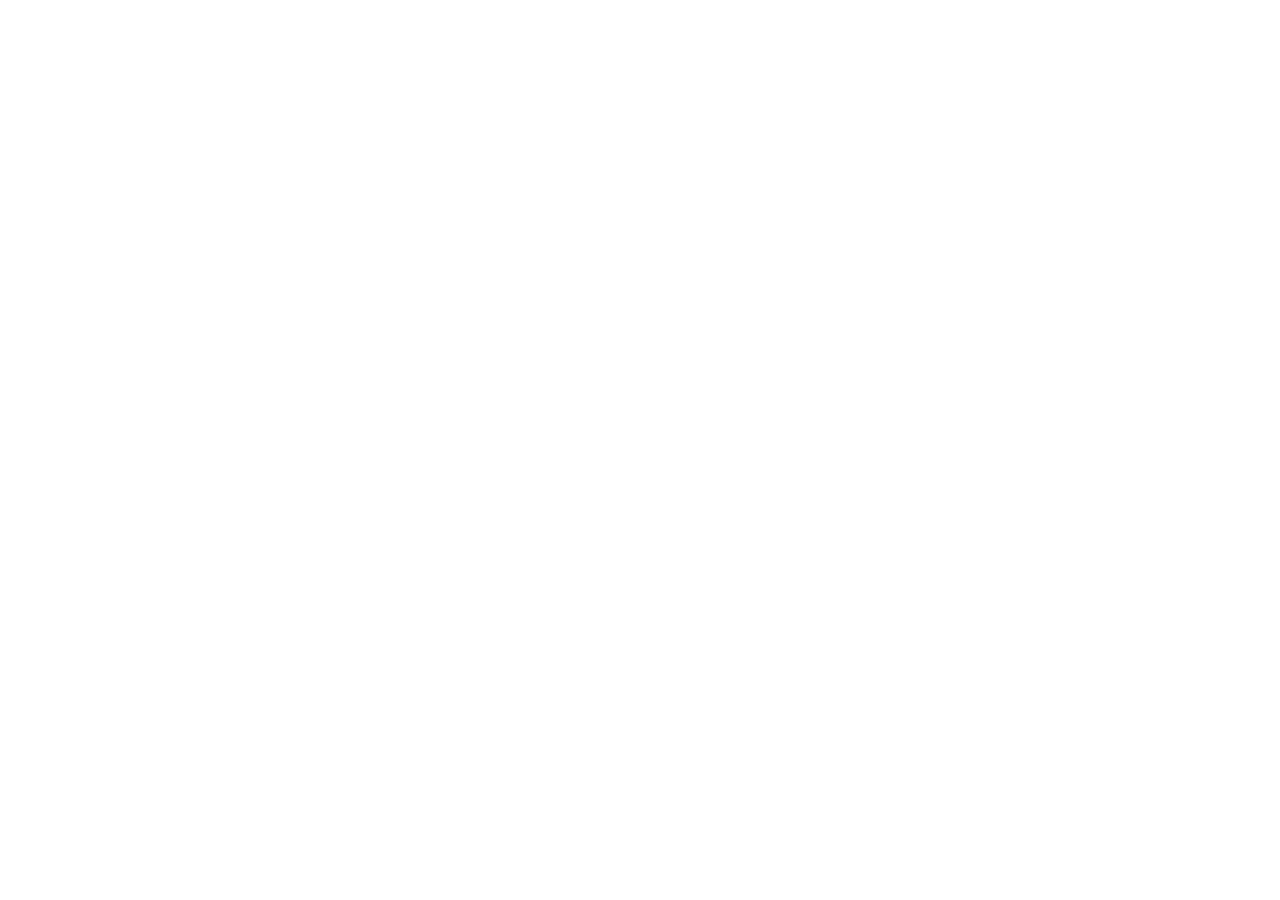
==== index.html @ 1e43bd91 "Create index.html" ====
<!DOCTYPE html>
<html lang="th">
<head>
    <meta charset="UTF-8">
    <meta name="viewport" content="width=device-width, initial-scale=1.0">

    <title>HealthCiety - Privacy Policy</title>

    <meta http-equiv="refresh"
          content="0; url=https://erp.igenco.co.th/HealthCiety/privacy.html">

    <link rel="canonical"
          href="https://erp.igenco.co.th/HealthCiety/privacy.html">
</head>
<body>
    <p>กำลังนำคุณไปยังนโยบายความเป็นส่วนตัวของ HealthCiety...</p>

    <p>
        <a href="https://erp.igenco.co.th/HealthCiety/privacy.html">
            คลิกที่นี่ หากระบบไม่เปลี่ยนหน้าอัตโนมัติ
        </a>
    </p>
</body>
</html>
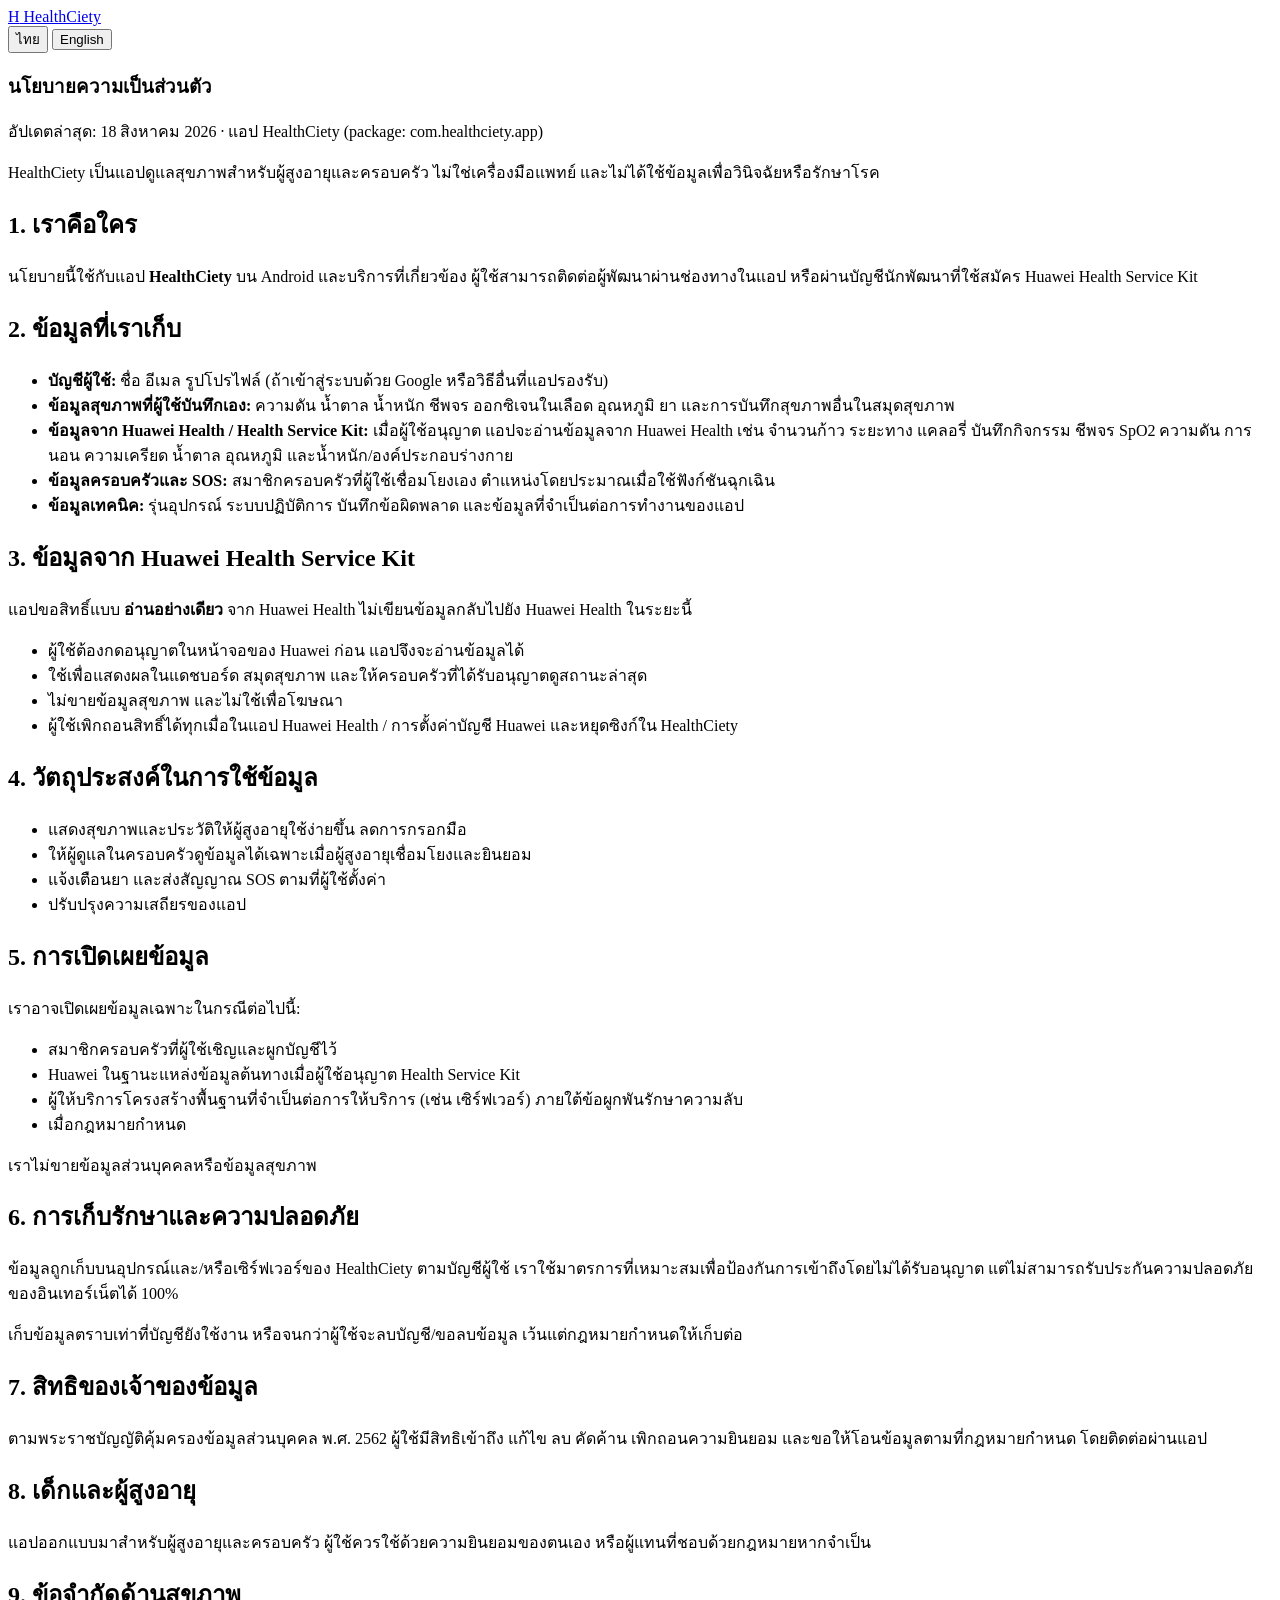
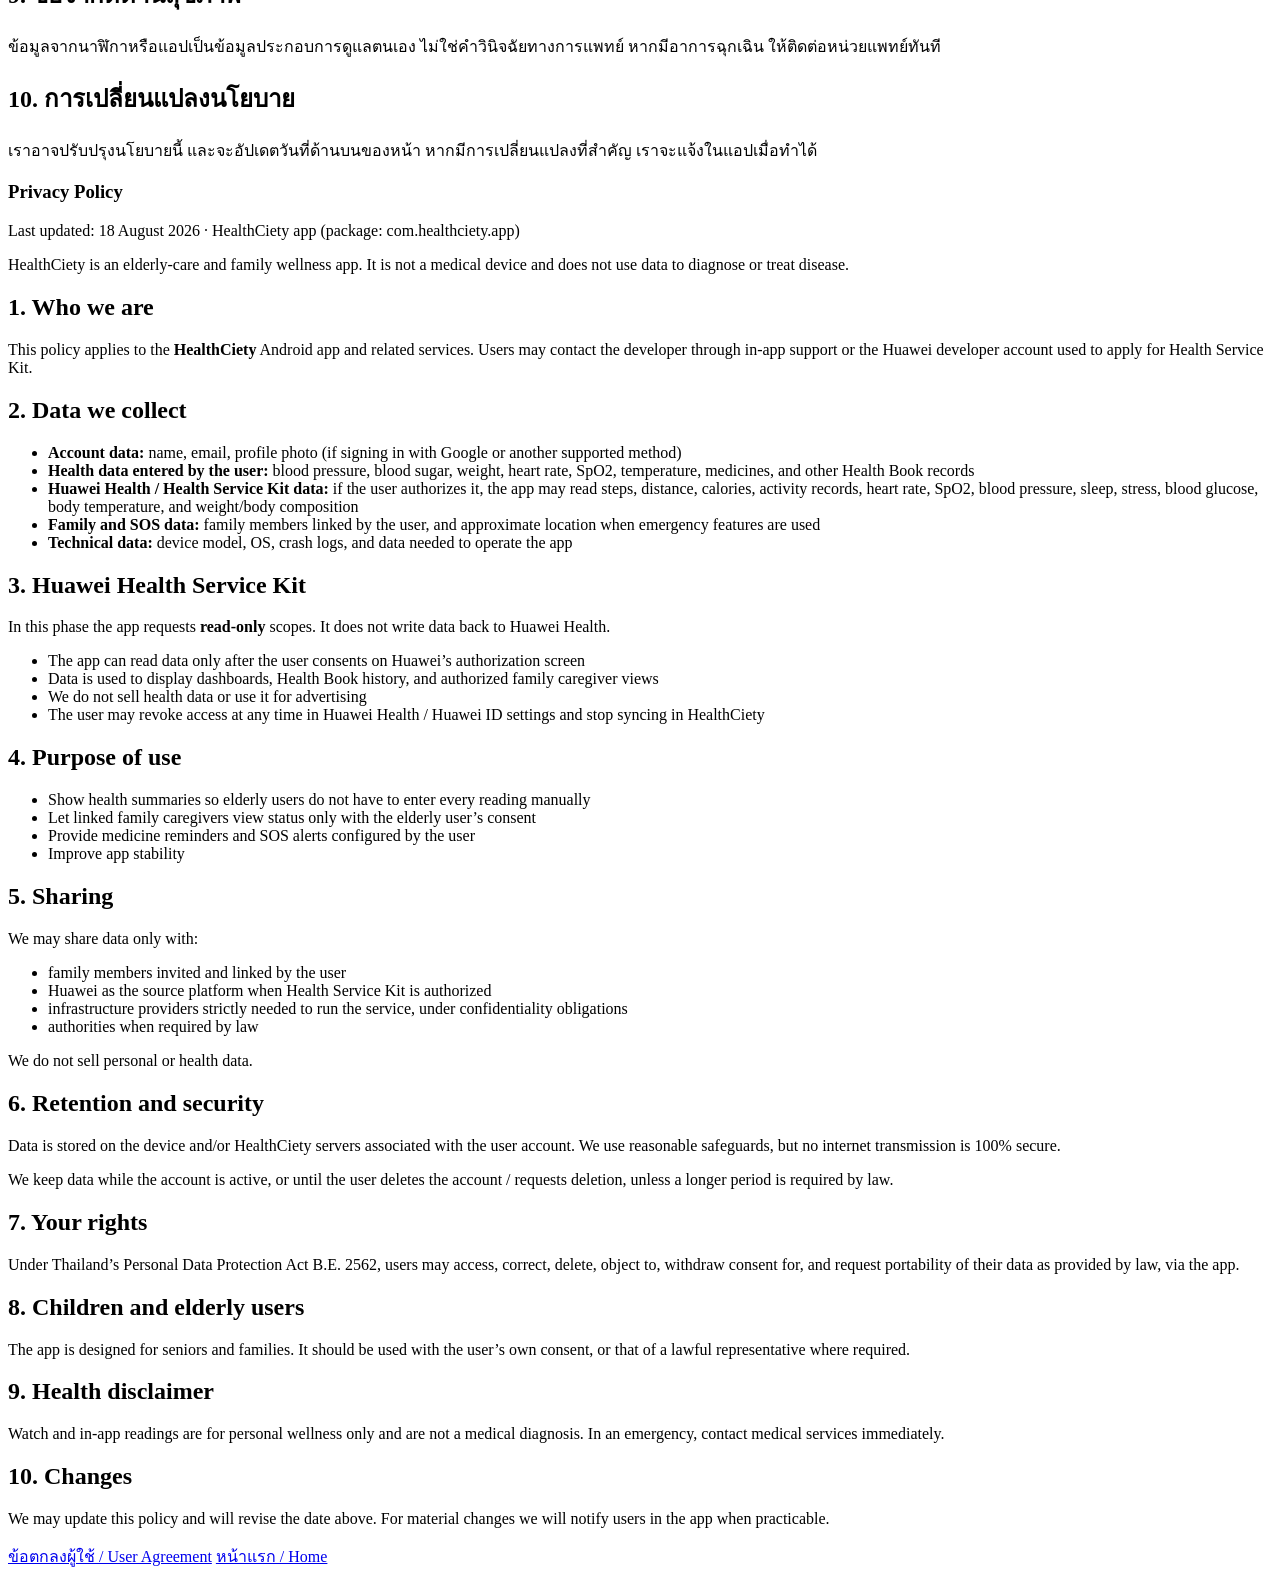
==== commit 7b9aa9ce: "Update index.html" ====
--- a/index.html
+++ b/index.html
@@ -1,25 +1,154 @@
-
 <!DOCTYPE html>
 <html lang="th">
 <head>
-    <meta charset="UTF-8">
-    <meta name="viewport" content="width=device-width, initial-scale=1.0">
-
-    <title>HealthCiety - Privacy Policy</title>
-
-    <meta http-equiv="refresh"
-          content="0; url=https://erp.igenco.co.th/HealthCiety/privacy.html">
-
-    <link rel="canonical"
-          href="https://erp.igenco.co.th/HealthCiety/privacy.html">
+  <meta charset="UTF-8">
+  <meta name="viewport" content="width=device-width, initial-scale=1">
+  <title>Privacy Policy | HealthCiety</title>
+  <link rel="stylesheet" href="styles.css">
+  <link rel="preconnect" href="https://fonts.googleapis.com">
+  <link rel="stylesheet" href="https://fonts.googleapis.com/css2?family=Sarabun:wght@400;600;700&display=swap">
 </head>
 <body>
-    <p>กำลังนำคุณไปยังนโยบายความเป็นส่วนตัวของ HealthCiety...</p>
+  <div class="wrap">
+    <div class="top">
+      <a class="brand" href="index.html"><span class="logo">H</span> HealthCiety</a>
+      <div class="lang">
+        <button type="button" data-lang="th" class="active">ไทย</button>
+        <button type="button" data-lang="en">English</button>
+      </div>
+    </div>
 
-    <p>
-        <a href="https://erp.igenco.co.th/HealthCiety/privacy.html">
-            คลิกที่นี่ หากระบบไม่เปลี่ยนหน้าอัตโนมัติ
-        </a>
-    </p>
+    <article class="card">
+      <section data-i18n="th">
+        <h1>นโยบายความเป็นส่วนตัว</h1>
+        <p class="meta">อัปเดตล่าสุด: 18 สิงหาคม 2026 · แอป HealthCiety (package: com.healthciety.app)</p>
+
+        <p class="note">HealthCiety เป็นแอปดูแลสุขภาพสำหรับผู้สูงอายุและครอบครัว ไม่ใช่เครื่องมือแพทย์ และไม่ได้ใช้ข้อมูลเพื่อวินิจฉัยหรือรักษาโรค</p>
+
+        <h2>1. เราคือใคร</h2>
+        <p>นโยบายนี้ใช้กับแอป <strong>HealthCiety</strong> บน Android และบริการที่เกี่ยวข้อง ผู้ใช้สามารถติดต่อผู้พัฒนาผ่านช่องทางในแอป หรือผ่านบัญชีนักพัฒนาที่ใช้สมัคร Huawei Health Service Kit</p>
+
+        <h2>2. ข้อมูลที่เราเก็บ</h2>
+        <ul>
+          <li><strong>บัญชีผู้ใช้:</strong> ชื่อ อีเมล รูปโปรไฟล์ (ถ้าเข้าสู่ระบบด้วย Google หรือวิธีอื่นที่แอปรองรับ)</li>
+          <li><strong>ข้อมูลสุขภาพที่ผู้ใช้บันทึกเอง:</strong> ความดัน น้ำตาล น้ำหนัก ชีพจร ออกซิเจนในเลือด อุณหภูมิ ยา และการบันทึกสุขภาพอื่นในสมุดสุขภาพ</li>
+          <li><strong>ข้อมูลจาก Huawei Health / Health Service Kit:</strong> เมื่อผู้ใช้อนุญาต แอปจะอ่านข้อมูลจาก Huawei Health เช่น จำนวนก้าว ระยะทาง แคลอรี่ บันทึกกิจกรรม ชีพจร SpO2 ความดัน การนอน ความเครียด น้ำตาล อุณหภูมิ และน้ำหนัก/องค์ประกอบร่างกาย</li>
+          <li><strong>ข้อมูลครอบครัวและ SOS:</strong> สมาชิกครอบครัวที่ผู้ใช้เชื่อมโยงเอง ตำแหน่งโดยประมาณเมื่อใช้ฟังก์ชันฉุกเฉิน</li>
+          <li><strong>ข้อมูลเทคนิค:</strong> รุ่นอุปกรณ์ ระบบปฏิบัติการ บันทึกข้อผิดพลาด และข้อมูลที่จำเป็นต่อการทำงานของแอป</li>
+        </ul>
+
+        <h2>3. ข้อมูลจาก Huawei Health Service Kit</h2>
+        <p>แอปขอสิทธิ์แบบ <strong>อ่านอย่างเดียว</strong> จาก Huawei Health ไม่เขียนข้อมูลกลับไปยัง Huawei Health ในระยะนี้</p>
+        <ul>
+          <li>ผู้ใช้ต้องกดอนุญาตในหน้าจอของ Huawei ก่อน แอปจึงจะอ่านข้อมูลได้</li>
+          <li>ใช้เพื่อแสดงผลในแดชบอร์ด สมุดสุขภาพ และให้ครอบครัวที่ได้รับอนุญาตดูสถานะล่าสุด</li>
+          <li>ไม่ขายข้อมูลสุขภาพ และไม่ใช้เพื่อโฆษณา</li>
+          <li>ผู้ใช้เพิกถอนสิทธิ์ได้ทุกเมื่อในแอป Huawei Health / การตั้งค่าบัญชี Huawei และหยุดซิงก์ใน HealthCiety</li>
+        </ul>
+
+        <h2>4. วัตถุประสงค์ในการใช้ข้อมูล</h2>
+        <ul>
+          <li>แสดงสุขภาพและประวัติให้ผู้สูงอายุใช้ง่ายขึ้น ลดการกรอกมือ</li>
+          <li>ให้ผู้ดูแลในครอบครัวดูข้อมูลได้เฉพาะเมื่อผู้สูงอายุเชื่อมโยงและยินยอม</li>
+          <li>แจ้งเตือนยา และส่งสัญญาณ SOS ตามที่ผู้ใช้ตั้งค่า</li>
+          <li>ปรับปรุงความเสถียรของแอป</li>
+        </ul>
+
+        <h2>5. การเปิดเผยข้อมูล</h2>
+        <p>เราอาจเปิดเผยข้อมูลเฉพาะในกรณีต่อไปนี้:</p>
+        <ul>
+          <li>สมาชิกครอบครัวที่ผู้ใช้เชิญและผูกบัญชีไว้</li>
+          <li>Huawei ในฐานะแหล่งข้อมูลต้นทางเมื่อผู้ใช้อนุญาต Health Service Kit</li>
+          <li>ผู้ให้บริการโครงสร้างพื้นฐานที่จำเป็นต่อการให้บริการ (เช่น เซิร์ฟเวอร์) ภายใต้ข้อผูกพันรักษาความลับ</li>
+          <li>เมื่อกฎหมายกำหนด</li>
+        </ul>
+        <p>เราไม่ขายข้อมูลส่วนบุคคลหรือข้อมูลสุขภาพ</p>
+
+        <h2>6. การเก็บรักษาและความปลอดภัย</h2>
+        <p>ข้อมูลถูกเก็บบนอุปกรณ์และ/หรือเซิร์ฟเวอร์ของ HealthCiety ตามบัญชีผู้ใช้ เราใช้มาตรการที่เหมาะสมเพื่อป้องกันการเข้าถึงโดยไม่ได้รับอนุญาต แต่ไม่สามารถรับประกันความปลอดภัยของอินเทอร์เน็ตได้ 100%</p>
+        <p>เก็บข้อมูลตราบเท่าที่บัญชียังใช้งาน หรือจนกว่าผู้ใช้จะลบบัญชี/ขอลบข้อมูล เว้นแต่กฎหมายกำหนดให้เก็บต่อ</p>
+
+        <h2>7. สิทธิของเจ้าของข้อมูล</h2>
+        <p>ตามพระราชบัญญัติคุ้มครองข้อมูลส่วนบุคคล พ.ศ. 2562 ผู้ใช้มีสิทธิเข้าถึง แก้ไข ลบ คัดค้าน เพิกถอนความยินยอม และขอให้โอนข้อมูลตามที่กฎหมายกำหนด โดยติดต่อผ่านแอป</p>
+
+        <h2>8. เด็กและผู้สูงอายุ</h2>
+        <p>แอปออกแบบมาสำหรับผู้สูงอายุและครอบครัว ผู้ใช้ควรใช้ด้วยความยินยอมของตนเอง หรือผู้แทนที่ชอบด้วยกฎหมายหากจำเป็น</p>
+
+        <h2>9. ข้อจำกัดด้านสุขภาพ</h2>
+        <p>ข้อมูลจากนาฬิกาหรือแอปเป็นข้อมูลประกอบการดูแลตนเอง ไม่ใช่คำวินิจฉัยทางการแพทย์ หากมีอาการฉุกเฉิน ให้ติดต่อหน่วยแพทย์ทันที</p>
+
+        <h2>10. การเปลี่ยนแปลงนโยบาย</h2>
+        <p>เราอาจปรับปรุงนโยบายนี้ และจะอัปเดตวันที่ด้านบนของหน้า หากมีการเปลี่ยนแปลงที่สำคัญ เราจะแจ้งในแอปเมื่อทำได้</p>
+      </section>
+
+      <section data-i18n="en" class="hidden">
+        <h1>Privacy Policy</h1>
+        <p class="meta">Last updated: 18 August 2026 · HealthCiety app (package: com.healthciety.app)</p>
+
+        <p class="note">HealthCiety is an elderly-care and family wellness app. It is not a medical device and does not use data to diagnose or treat disease.</p>
+
+        <h2>1. Who we are</h2>
+        <p>This policy applies to the <strong>HealthCiety</strong> Android app and related services. Users may contact the developer through in-app support or the Huawei developer account used to apply for Health Service Kit.</p>
+
+        <h2>2. Data we collect</h2>
+        <ul>
+          <li><strong>Account data:</strong> name, email, profile photo (if signing in with Google or another supported method)</li>
+          <li><strong>Health data entered by the user:</strong> blood pressure, blood sugar, weight, heart rate, SpO2, temperature, medicines, and other Health Book records</li>
+          <li><strong>Huawei Health / Health Service Kit data:</strong> if the user authorizes it, the app may read steps, distance, calories, activity records, heart rate, SpO2, blood pressure, sleep, stress, blood glucose, body temperature, and weight/body composition</li>
+          <li><strong>Family and SOS data:</strong> family members linked by the user, and approximate location when emergency features are used</li>
+          <li><strong>Technical data:</strong> device model, OS, crash logs, and data needed to operate the app</li>
+        </ul>
+
+        <h2>3. Huawei Health Service Kit</h2>
+        <p>In this phase the app requests <strong>read-only</strong> scopes. It does not write data back to Huawei Health.</p>
+        <ul>
+          <li>The app can read data only after the user consents on Huawei’s authorization screen</li>
+          <li>Data is used to display dashboards, Health Book history, and authorized family caregiver views</li>
+          <li>We do not sell health data or use it for advertising</li>
+          <li>The user may revoke access at any time in Huawei Health / Huawei ID settings and stop syncing in HealthCiety</li>
+        </ul>
+
+        <h2>4. Purpose of use</h2>
+        <ul>
+          <li>Show health summaries so elderly users do not have to enter every reading manually</li>
+          <li>Let linked family caregivers view status only with the elderly user’s consent</li>
+          <li>Provide medicine reminders and SOS alerts configured by the user</li>
+          <li>Improve app stability</li>
+        </ul>
+
+        <h2>5. Sharing</h2>
+        <p>We may share data only with:</p>
+        <ul>
+          <li>family members invited and linked by the user</li>
+          <li>Huawei as the source platform when Health Service Kit is authorized</li>
+          <li>infrastructure providers strictly needed to run the service, under confidentiality obligations</li>
+          <li>authorities when required by law</li>
+        </ul>
+        <p>We do not sell personal or health data.</p>
+
+        <h2>6. Retention and security</h2>
+        <p>Data is stored on the device and/or HealthCiety servers associated with the user account. We use reasonable safeguards, but no internet transmission is 100% secure.</p>
+        <p>We keep data while the account is active, or until the user deletes the account / requests deletion, unless a longer period is required by law.</p>
+
+        <h2>7. Your rights</h2>
+        <p>Under Thailand’s Personal Data Protection Act B.E. 2562, users may access, correct, delete, object to, withdraw consent for, and request portability of their data as provided by law, via the app.</p>
+
+        <h2>8. Children and elderly users</h2>
+        <p>The app is designed for seniors and families. It should be used with the user’s own consent, or that of a lawful representative where required.</p>
+
+        <h2>9. Health disclaimer</h2>
+        <p>Watch and in-app readings are for personal wellness only and are not a medical diagnosis. In an emergency, contact medical services immediately.</p>
+
+        <h2>10. Changes</h2>
+        <p>We may update this policy and will revise the date above. For material changes we will notify users in the app when practicable.</p>
+      </section>
+
+      <nav class="links">
+        <a href="terms.html">ข้อตกลงผู้ใช้ / User Agreement</a>
+        <a href="index.html">หน้าแรก / Home</a>
+      </nav>
+    </article>
+  </div>
+  <script src="lang.js"></script>
 </body>
 </html>
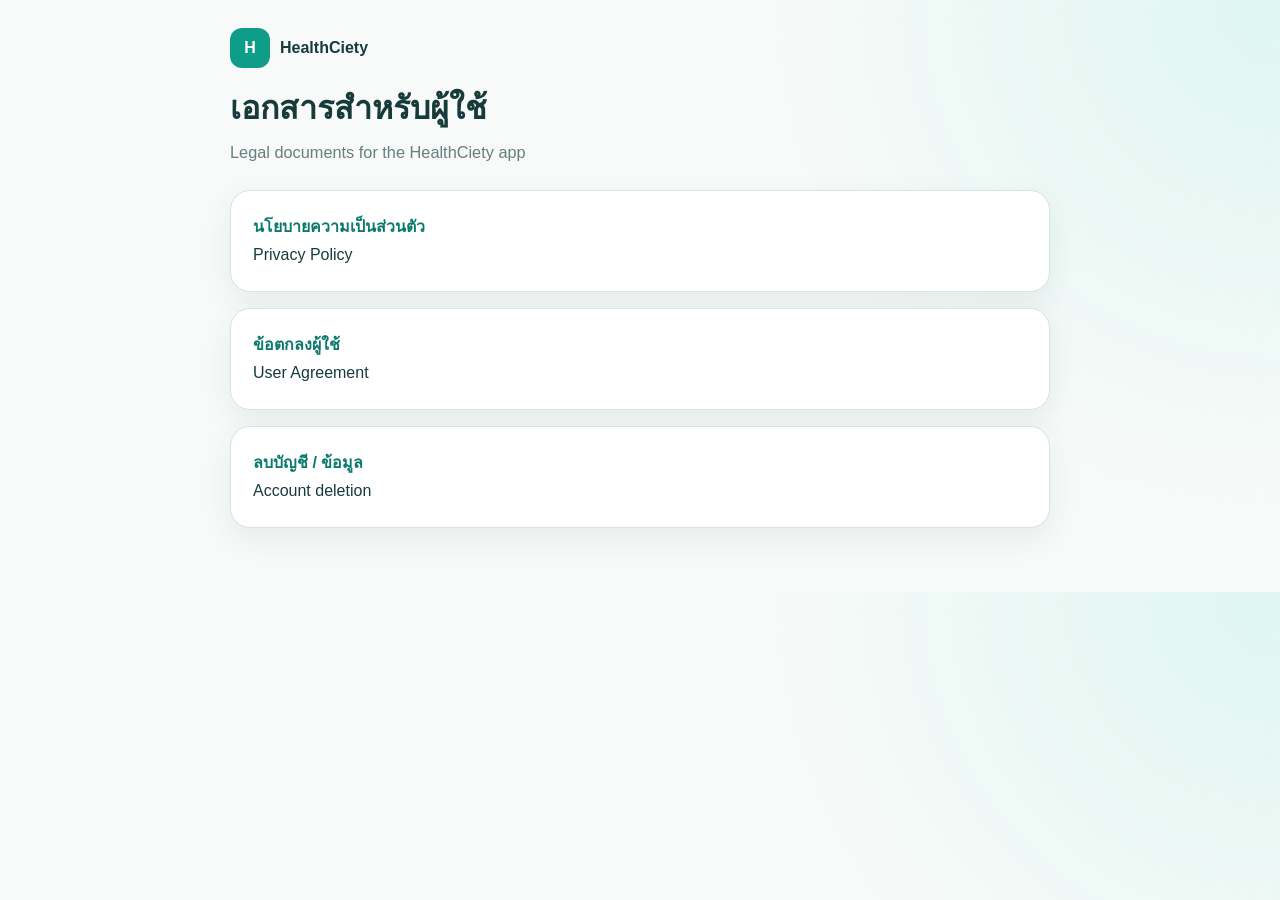
==== commit 69886998: "Add files via upload" ====
--- a/index.html
+++ b/index.html
@@ -1,154 +1,34 @@
-<!DOCTYPE html>
-<html lang="th">
-<head>
-  <meta charset="UTF-8">
-  <meta name="viewport" content="width=device-width, initial-scale=1">
-  <title>Privacy Policy | HealthCiety</title>
-  <link rel="stylesheet" href="styles.css">
-  <link rel="preconnect" href="https://fonts.googleapis.com">
-  <link rel="stylesheet" href="https://fonts.googleapis.com/css2?family=Sarabun:wght@400;600;700&display=swap">
-</head>
-<body>
-  <div class="wrap">
-    <div class="top">
-      <a class="brand" href="index.html"><span class="logo">H</span> HealthCiety</a>
-      <div class="lang">
-        <button type="button" data-lang="th" class="active">ไทย</button>
-        <button type="button" data-lang="en">English</button>
-      </div>
-    </div>
-
-    <article class="card">
-      <section data-i18n="th">
-        <h1>นโยบายความเป็นส่วนตัว</h1>
-        <p class="meta">อัปเดตล่าสุด: 18 สิงหาคม 2026 · แอป HealthCiety (package: com.healthciety.app)</p>
-
-        <p class="note">HealthCiety เป็นแอปดูแลสุขภาพสำหรับผู้สูงอายุและครอบครัว ไม่ใช่เครื่องมือแพทย์ และไม่ได้ใช้ข้อมูลเพื่อวินิจฉัยหรือรักษาโรค</p>
-
-        <h2>1. เราคือใคร</h2>
-        <p>นโยบายนี้ใช้กับแอป <strong>HealthCiety</strong> บน Android และบริการที่เกี่ยวข้อง ผู้ใช้สามารถติดต่อผู้พัฒนาผ่านช่องทางในแอป หรือผ่านบัญชีนักพัฒนาที่ใช้สมัคร Huawei Health Service Kit</p>
-
-        <h2>2. ข้อมูลที่เราเก็บ</h2>
-        <ul>
-          <li><strong>บัญชีผู้ใช้:</strong> ชื่อ อีเมล รูปโปรไฟล์ (ถ้าเข้าสู่ระบบด้วย Google หรือวิธีอื่นที่แอปรองรับ)</li>
-          <li><strong>ข้อมูลสุขภาพที่ผู้ใช้บันทึกเอง:</strong> ความดัน น้ำตาล น้ำหนัก ชีพจร ออกซิเจนในเลือด อุณหภูมิ ยา และการบันทึกสุขภาพอื่นในสมุดสุขภาพ</li>
-          <li><strong>ข้อมูลจาก Huawei Health / Health Service Kit:</strong> เมื่อผู้ใช้อนุญาต แอปจะอ่านข้อมูลจาก Huawei Health เช่น จำนวนก้าว ระยะทาง แคลอรี่ บันทึกกิจกรรม ชีพจร SpO2 ความดัน การนอน ความเครียด น้ำตาล อุณหภูมิ และน้ำหนัก/องค์ประกอบร่างกาย</li>
-          <li><strong>ข้อมูลครอบครัวและ SOS:</strong> สมาชิกครอบครัวที่ผู้ใช้เชื่อมโยงเอง ตำแหน่งโดยประมาณเมื่อใช้ฟังก์ชันฉุกเฉิน</li>
-          <li><strong>ข้อมูลเทคนิค:</strong> รุ่นอุปกรณ์ ระบบปฏิบัติการ บันทึกข้อผิดพลาด และข้อมูลที่จำเป็นต่อการทำงานของแอป</li>
-        </ul>
-
-        <h2>3. ข้อมูลจาก Huawei Health Service Kit</h2>
-        <p>แอปขอสิทธิ์แบบ <strong>อ่านอย่างเดียว</strong> จาก Huawei Health ไม่เขียนข้อมูลกลับไปยัง Huawei Health ในระยะนี้</p>
-        <ul>
-          <li>ผู้ใช้ต้องกดอนุญาตในหน้าจอของ Huawei ก่อน แอปจึงจะอ่านข้อมูลได้</li>
-          <li>ใช้เพื่อแสดงผลในแดชบอร์ด สมุดสุขภาพ และให้ครอบครัวที่ได้รับอนุญาตดูสถานะล่าสุด</li>
-          <li>ไม่ขายข้อมูลสุขภาพ และไม่ใช้เพื่อโฆษณา</li>
-          <li>ผู้ใช้เพิกถอนสิทธิ์ได้ทุกเมื่อในแอป Huawei Health / การตั้งค่าบัญชี Huawei และหยุดซิงก์ใน HealthCiety</li>
-        </ul>
-
-        <h2>4. วัตถุประสงค์ในการใช้ข้อมูล</h2>
-        <ul>
-          <li>แสดงสุขภาพและประวัติให้ผู้สูงอายุใช้ง่ายขึ้น ลดการกรอกมือ</li>
-          <li>ให้ผู้ดูแลในครอบครัวดูข้อมูลได้เฉพาะเมื่อผู้สูงอายุเชื่อมโยงและยินยอม</li>
-          <li>แจ้งเตือนยา และส่งสัญญาณ SOS ตามที่ผู้ใช้ตั้งค่า</li>
-          <li>ปรับปรุงความเสถียรของแอป</li>
-        </ul>
-
-        <h2>5. การเปิดเผยข้อมูล</h2>
-        <p>เราอาจเปิดเผยข้อมูลเฉพาะในกรณีต่อไปนี้:</p>
-        <ul>
-          <li>สมาชิกครอบครัวที่ผู้ใช้เชิญและผูกบัญชีไว้</li>
-          <li>Huawei ในฐานะแหล่งข้อมูลต้นทางเมื่อผู้ใช้อนุญาต Health Service Kit</li>
-          <li>ผู้ให้บริการโครงสร้างพื้นฐานที่จำเป็นต่อการให้บริการ (เช่น เซิร์ฟเวอร์) ภายใต้ข้อผูกพันรักษาความลับ</li>
-          <li>เมื่อกฎหมายกำหนด</li>
-        </ul>
-        <p>เราไม่ขายข้อมูลส่วนบุคคลหรือข้อมูลสุขภาพ</p>
-
-        <h2>6. การเก็บรักษาและความปลอดภัย</h2>
-        <p>ข้อมูลถูกเก็บบนอุปกรณ์และ/หรือเซิร์ฟเวอร์ของ HealthCiety ตามบัญชีผู้ใช้ เราใช้มาตรการที่เหมาะสมเพื่อป้องกันการเข้าถึงโดยไม่ได้รับอนุญาต แต่ไม่สามารถรับประกันความปลอดภัยของอินเทอร์เน็ตได้ 100%</p>
-        <p>เก็บข้อมูลตราบเท่าที่บัญชียังใช้งาน หรือจนกว่าผู้ใช้จะลบบัญชี/ขอลบข้อมูล เว้นแต่กฎหมายกำหนดให้เก็บต่อ</p>
-
-        <h2>7. สิทธิของเจ้าของข้อมูล</h2>
-        <p>ตามพระราชบัญญัติคุ้มครองข้อมูลส่วนบุคคล พ.ศ. 2562 ผู้ใช้มีสิทธิเข้าถึง แก้ไข ลบ คัดค้าน เพิกถอนความยินยอม และขอให้โอนข้อมูลตามที่กฎหมายกำหนด โดยติดต่อผ่านแอป</p>
-
-        <h2>8. เด็กและผู้สูงอายุ</h2>
-        <p>แอปออกแบบมาสำหรับผู้สูงอายุและครอบครัว ผู้ใช้ควรใช้ด้วยความยินยอมของตนเอง หรือผู้แทนที่ชอบด้วยกฎหมายหากจำเป็น</p>
-
-        <h2>9. ข้อจำกัดด้านสุขภาพ</h2>
-        <p>ข้อมูลจากนาฬิกาหรือแอปเป็นข้อมูลประกอบการดูแลตนเอง ไม่ใช่คำวินิจฉัยทางการแพทย์ หากมีอาการฉุกเฉิน ให้ติดต่อหน่วยแพทย์ทันที</p>
-
-        <h2>10. การเปลี่ยนแปลงนโยบาย</h2>
-        <p>เราอาจปรับปรุงนโยบายนี้ และจะอัปเดตวันที่ด้านบนของหน้า หากมีการเปลี่ยนแปลงที่สำคัญ เราจะแจ้งในแอปเมื่อทำได้</p>
-      </section>
-
-      <section data-i18n="en" class="hidden">
-        <h1>Privacy Policy</h1>
-        <p class="meta">Last updated: 18 August 2026 · HealthCiety app (package: com.healthciety.app)</p>
-
-        <p class="note">HealthCiety is an elderly-care and family wellness app. It is not a medical device and does not use data to diagnose or treat disease.</p>
-
-        <h2>1. Who we are</h2>
-        <p>This policy applies to the <strong>HealthCiety</strong> Android app and related services. Users may contact the developer through in-app support or the Huawei developer account used to apply for Health Service Kit.</p>
-
-        <h2>2. Data we collect</h2>
-        <ul>
-          <li><strong>Account data:</strong> name, email, profile photo (if signing in with Google or another supported method)</li>
-          <li><strong>Health data entered by the user:</strong> blood pressure, blood sugar, weight, heart rate, SpO2, temperature, medicines, and other Health Book records</li>
-          <li><strong>Huawei Health / Health Service Kit data:</strong> if the user authorizes it, the app may read steps, distance, calories, activity records, heart rate, SpO2, blood pressure, sleep, stress, blood glucose, body temperature, and weight/body composition</li>
-          <li><strong>Family and SOS data:</strong> family members linked by the user, and approximate location when emergency features are used</li>
-          <li><strong>Technical data:</strong> device model, OS, crash logs, and data needed to operate the app</li>
-        </ul>
-
-        <h2>3. Huawei Health Service Kit</h2>
-        <p>In this phase the app requests <strong>read-only</strong> scopes. It does not write data back to Huawei Health.</p>
-        <ul>
-          <li>The app can read data only after the user consents on Huawei’s authorization screen</li>
-          <li>Data is used to display dashboards, Health Book history, and authorized family caregiver views</li>
-          <li>We do not sell health data or use it for advertising</li>
-          <li>The user may revoke access at any time in Huawei Health / Huawei ID settings and stop syncing in HealthCiety</li>
-        </ul>
-
-        <h2>4. Purpose of use</h2>
-        <ul>
-          <li>Show health summaries so elderly users do not have to enter every reading manually</li>
-          <li>Let linked family caregivers view status only with the elderly user’s consent</li>
-          <li>Provide medicine reminders and SOS alerts configured by the user</li>
-          <li>Improve app stability</li>
-        </ul>
-
-        <h2>5. Sharing</h2>
-        <p>We may share data only with:</p>
-        <ul>
-          <li>family members invited and linked by the user</li>
-          <li>Huawei as the source platform when Health Service Kit is authorized</li>
-          <li>infrastructure providers strictly needed to run the service, under confidentiality obligations</li>
-          <li>authorities when required by law</li>
-        </ul>
-        <p>We do not sell personal or health data.</p>
-
-        <h2>6. Retention and security</h2>
-        <p>Data is stored on the device and/or HealthCiety servers associated with the user account. We use reasonable safeguards, but no internet transmission is 100% secure.</p>
-        <p>We keep data while the account is active, or until the user deletes the account / requests deletion, unless a longer period is required by law.</p>
-
-        <h2>7. Your rights</h2>
-        <p>Under Thailand’s Personal Data Protection Act B.E. 2562, users may access, correct, delete, object to, withdraw consent for, and request portability of their data as provided by law, via the app.</p>
-
-        <h2>8. Children and elderly users</h2>
-        <p>The app is designed for seniors and families. It should be used with the user’s own consent, or that of a lawful representative where required.</p>
-
-        <h2>9. Health disclaimer</h2>
-        <p>Watch and in-app readings are for personal wellness only and are not a medical diagnosis. In an emergency, contact medical services immediately.</p>
-
-        <h2>10. Changes</h2>
-        <p>We may update this policy and will revise the date above. For material changes we will notify users in the app when practicable.</p>
-      </section>
-
-      <nav class="links">
-        <a href="terms.html">ข้อตกลงผู้ใช้ / User Agreement</a>
-        <a href="index.html">หน้าแรก / Home</a>
-      </nav>
-    </article>
-  </div>
-  <script src="lang.js"></script>
-</body>
-</html>
+<!DOCTYPE html>
+<html lang="th">
+<head>
+  <meta charset="UTF-8">
+  <meta name="viewport" content="width=device-width, initial-scale=1">
+  <title>HealthCiety Legal</title>
+  <link rel="stylesheet" href="styles.css">
+  <link rel="preconnect" href="https://fonts.googleapis.com">
+  <link rel="stylesheet" href="https://fonts.googleapis.com/css2?family=Sarabun:wght@400;600;700&display=swap">
+</head>
+<body>
+  <div class="wrap">
+    <div class="top">
+      <a class="brand" href="index.html"><span class="logo">H</span> HealthCiety</a>
+    </div>
+    <h1>เอกสารสำหรับผู้ใช้</h1>
+    <p class="meta">Legal documents for the HealthCiety app</p>
+    <div class="cards">
+      <a class="choice" href="privacy.html">
+        <strong>นโยบายความเป็นส่วนตัว</strong><br>
+        Privacy Policy
+      </a>
+      <a class="choice" href="terms.html">
+        <strong>ข้อตกลงผู้ใช้</strong><br>
+        User Agreement
+      </a>
+      <a class="choice" href="account-deletion.html">
+        <strong>ลบบัญชี / ข้อมูล</strong><br>
+        Account deletion
+      </a>
+    </div>
+  </div>
+</body>
+</html>
--- a/styles.css
+++ b/styles.css
@@ -0,0 +1,152 @@
+:root {
+  --primary: #0f9d8a;
+  --primary-dark: #0b7a6c;
+  --primary-soft: #c8ede6;
+  --bg: #f7faf9;
+  --surface: #ffffff;
+  --text: #173b3a;
+  --muted: #64807d;
+  --line: #d6e4e2;
+  --shadow: 0 10px 30px rgba(23, 59, 58, 0.08);
+}
+
+* { box-sizing: border-box; }
+
+html { scroll-behavior: smooth; }
+
+body {
+  margin: 0;
+  font-family: "Sarabun", "Noto Sans Thai", "Segoe UI", sans-serif;
+  color: var(--text);
+  background:
+    radial-gradient(circle at top right, #dff6f1 0, transparent 36%),
+    var(--bg);
+  line-height: 1.75;
+}
+
+.wrap {
+  max-width: 860px;
+  margin: 0 auto;
+  padding: 28px 20px 64px;
+}
+
+.top {
+  display: flex;
+  flex-wrap: wrap;
+  gap: 12px;
+  align-items: center;
+  justify-content: space-between;
+  margin-bottom: 20px;
+}
+
+.brand {
+  display: flex;
+  align-items: center;
+  gap: 10px;
+  color: inherit;
+  text-decoration: none;
+  font-weight: 700;
+}
+
+.logo {
+  width: 40px;
+  height: 40px;
+  border-radius: 12px;
+  background: var(--primary);
+  color: #fff;
+  display: grid;
+  place-items: center;
+  font-weight: 800;
+}
+
+.lang {
+  display: flex;
+  background: var(--surface);
+  border: 1px solid var(--line);
+  border-radius: 999px;
+  overflow: hidden;
+}
+
+.lang button {
+  border: 0;
+  background: transparent;
+  color: var(--muted);
+  padding: 8px 14px;
+  cursor: pointer;
+  font: inherit;
+}
+
+.lang button.active {
+  background: var(--primary);
+  color: #fff;
+}
+
+.card {
+  background: var(--surface);
+  border: 1px solid var(--line);
+  border-radius: 24px;
+  box-shadow: var(--shadow);
+  padding: 32px 28px;
+}
+
+h1 {
+  margin: 0 0 8px;
+  font-size: 2rem;
+  line-height: 1.3;
+}
+
+.meta {
+  color: var(--muted);
+  margin: 0 0 24px;
+}
+
+h2 {
+  margin: 28px 0 10px;
+  font-size: 1.2rem;
+  color: var(--primary-dark);
+}
+
+p, li { font-size: 1.02rem; }
+
+ul { padding-left: 1.2rem; }
+
+.note {
+  background: #eef8f5;
+  border-left: 4px solid var(--primary);
+  padding: 12px 14px;
+  border-radius: 0 12px 12px 0;
+}
+
+nav.links {
+  display: flex;
+  gap: 16px;
+  flex-wrap: wrap;
+  margin-top: 28px;
+}
+
+a { color: var(--primary-dark); }
+
+.cards {
+  display: grid;
+  gap: 16px;
+}
+
+.choice {
+  display: block;
+  background: var(--surface);
+  border: 1px solid var(--line);
+  border-radius: 20px;
+  padding: 22px;
+  text-decoration: none;
+  color: inherit;
+  box-shadow: var(--shadow);
+}
+
+.choice strong { color: var(--primary-dark); }
+
+.hidden { display: none; }
+
+@media (max-width: 640px) {
+  .card { padding: 22px 18px; }
+  h1 { font-size: 1.65rem; }
+}
